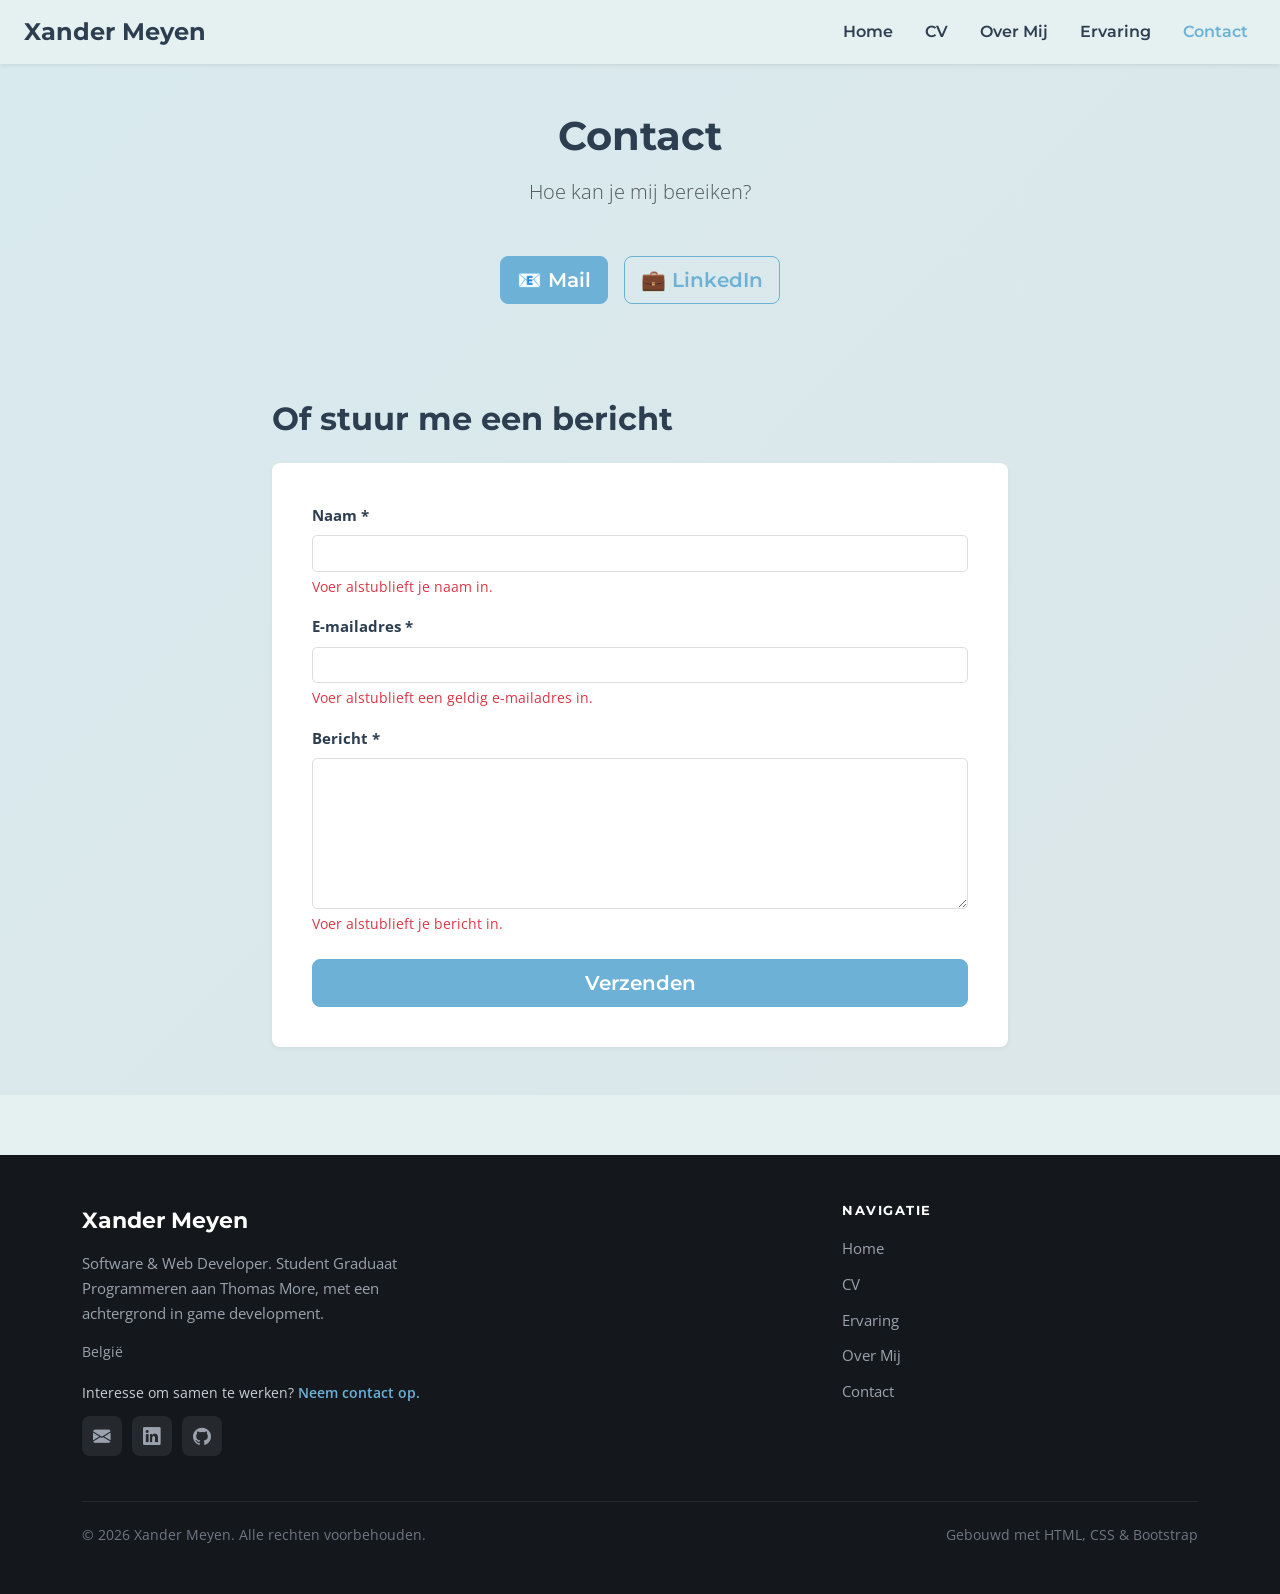
==== contact.html @ 1f1cd520 "hobby pagina hernoemd naar over-mij, footer vernieuwd en Docker toegevoegd" ====
<!DOCTYPE html>
<html lang="nl">

<head>
    <meta charset="UTF-8">
    <meta name="description" content="Neem contact op met Xander Meyen">
    <meta name="keywords" content="Contact, Xander Meyen, email, contactformulier">
    <meta name="author" content="Xander Meyen">
    <meta name="viewport" content="width=device-width, initial-scale=1.0">
    <title>Contact - Xander Meyen</title>
    
    <!-- Bootstrap CSS -->
    <link href="https://cdnjs.cloudflare.com/ajax/libs/bootstrap/5.3.0/css/bootstrap.min.css" rel="stylesheet">
    <!-- Bootstrap Icons -->
    <link rel="stylesheet" href="https://cdn.jsdelivr.net/npm/bootstrap-icons@1.11.0/font/bootstrap-icons.css">

    <link rel="stylesheet" href="css/style.css">
    <link rel="icon" type="image/x-icon" href="favicon.ico">
</head>

<body>
    <!-- NAVBAR -->
    <nav class="navbar navbar-expand-lg navbar-light bg-light shadow-sm">
        <div class="container-fluid px-4">
            <a class="navbar-brand fw-bold" href="index.html">Xander Meyen</a>
            <button class="navbar-toggler" type="button" data-bs-toggle="collapse" data-bs-target="#navbarNav">
                <span class="navbar-toggler-icon"></span>
            </button>
            <div class="collapse navbar-collapse" id="navbarNav">
                <ul class="navbar-nav ms-auto">
                    <li class="nav-item">
                        <a class="nav-link" href="index.html">Home</a>
                    </li>
                    <li class="nav-item">
                        <a class="nav-link" href="cv.html">CV</a>
                    </li>
                    <li class="nav-item">
                        <a class="nav-link" href="over-mij.html">Over Mij</a>
                    </li>
                    <li class="nav-item">
                        <a class="nav-link" href="ervaring.html">Ervaring</a>
                    </li>
                    <li class="nav-item">
                        <a class="nav-link active" href="contact.html">Contact</a>
                    </li>
                </ul>
            </div>
        </div>
    </nav>

    <!-- CONTACT SECTION -->
    <section class="contact-section py-5">
        <div class="container">
            <h1 class="text-center mb-3 fw-bold">Contact</h1>
            
            <div class="text-center mb-5">
                <p class="lead text-muted">Hoe kan je mij bereiken?</p>
            </div>

            <div class="row mb-5">
                <div class="col-md-6 mx-auto">
                    <div class="d-flex gap-3 flex-wrap justify-content-center mb-5">
                        <a href="mailto:xander.meyen@gmail.com" class="btn btn-accent btn-lg">
                            📧 Mail
                        </a>
                        <a href="https://linkedin.com/in/xander-meyen-683845220" target="_blank" class="btn btn-outline-accent btn-lg">
                            💼 LinkedIn
                        </a>
                    </div>
                </div>
            </div>

            <!-- CONTACT FORM -->
            <div class="row">
                <div class="col-lg-8 mx-auto">
                    <h2 class="mb-4 fw-bold">Of stuur me een bericht</h2>
                    
                    <form action="https://formsubmit.co/1ad8c0ec33e117722f78c0ce4fc3d09a" method="POST" class="contact-form" novalidate>
                        <!-- FormSubmit instellingen -->
                        <input type="hidden" name="_subject" value="Nieuw bericht via portfolio">
                        <input type="hidden" name="_captcha" value="false">
                        <input type="hidden" name="_template" value="table">

                        <div class="mb-3">
                            <label for="naam" class="form-label fw-bold">Naam *</label>
                            <input type="text" class="form-control" id="naam" name="naam" required>
                            <div class="invalid-feedback">
                                Voer alstublieft je naam in.
                            </div>
                        </div>

                        <div class="mb-3">
                            <label for="email" class="form-label fw-bold">E-mailadres *</label>
                            <input type="email" class="form-control" id="email" name="email" required>
                            <div class="invalid-feedback">
                                Voer alstublieft een geldig e-mailadres in.
                            </div>
                        </div>

                        <div class="mb-4">
                            <label for="bericht" class="form-label fw-bold">Bericht *</label>
                            <textarea class="form-control" id="bericht" name="bericht" rows="6" required></textarea>
                            <div class="invalid-feedback">
                                Voer alstublieft je bericht in.
                            </div>
                        </div>

                        <button type="submit" class="btn btn-accent btn-lg w-100">Verzenden</button>
                    </form>
                </div>
            </div>
        </div>
    </section>

    <!-- FOOTER -->
    <footer class="footer-section bg-dark text-light py-5">
        <div class="container">
            <div class="row gy-4">
                <div class="col-lg-7">
                    <p class="footer-name">Xander Meyen</p>
                    <p class="footer-tagline">Software &amp; Web Developer. Student Graduaat Programmeren aan Thomas More, met een achtergrond in game development.</p>
                    <p class="footer-loc">Belgi&euml;</p>
                    <p class="footer-cta">Interesse om samen te werken? <a href="contact.html">Neem contact op.</a></p>
                    <div class="footer-social">
                        <a href="mailto:xander.meyen@gmail.com" class="footer-social-link" title="E-mail"><i class="bi bi-envelope-fill"></i></a>
                        <a href="https://www.linkedin.com/in/xander-meyen-683845220/" target="_blank" class="footer-social-link" title="LinkedIn"><i class="bi bi-linkedin"></i></a>
                        <a href="https://github.com/xandermeyen" target="_blank" class="footer-social-link" title="GitHub"><i class="bi bi-github"></i></a>
                    </div>
                </div>
                <div class="col-6 col-lg-4 offset-lg-1">
                    <h3 class="footer-heading">Navigatie</h3>
                    <ul class="footer-links">
                        <li><a href="index.html">Home</a></li>
                        <li><a href="cv.html">CV</a></li>
                        <li><a href="ervaring.html">Ervaring</a></li>
                        <li><a href="over-mij.html">Over Mij</a></li>
                        <li><a href="contact.html">Contact</a></li>
                    </ul>
                </div>
            </div>
            <div class="footer-bottom">
                <p>&copy; 2026 Xander Meyen. Alle rechten voorbehouden.</p>
                <p>Gebouwd met HTML, CSS &amp; Bootstrap</p>
            </div>
        </div>
    </footer>

    <!-- Bootstrap JS -->
    <script src="https://cdnjs.cloudflare.com/ajax/libs/bootstrap/5.3.0/js/bootstrap.bundle.min.js"></script>

    <!-- Custom Scripts -->
    <script src="js/form-validation.js"></script>
</body>

</html>
---- css/style.css ----
@import url('https://fonts.googleapis.com/css2?family=Montserrat:wght@400;600;700&family=Open+Sans:wght@400;600&display=swap');

:root {
    --primary: #2C3E50;
    --accent: #6DB2D6;
    --background: #E5F0F1;
}

* {
    margin: 0;
    padding: 0;
    box-sizing: border-box;
}

body {
    font-family: 'Open Sans', sans-serif;
    background-color: var(--background);
    color: var(--primary);
    line-height: 1.6;
}

h1, h2, h3, h4, h5, h6 {
    font-family: 'Montserrat', sans-serif;
    color: var(--primary);
}

/* NAVBAR */
.navbar {
    background-color: var(--background) !important;
}

.navbar-brand {
    font-family: 'Montserrat', sans-serif;
    font-size: 24px;
    color: var(--primary) !important;
}

.navbar-brand:hover {
    color: var(--accent) !important;
}

.nav-link {
    font-family: 'Montserrat', sans-serif;
    font-weight: 600;
    color: var(--primary) !important;
    transition: color 0.3s ease;
    margin-left: 1rem;
}

.nav-link:hover,
.nav-link.active {
    color: var(--accent) !important;
}

/* BUTTONS */
.btn-accent {
    background-color: var(--accent);
    border-color: var(--accent);
    color: white;
    font-family: 'Montserrat', sans-serif;
    font-weight: 600;
    transition: background-color 0.3s ease, transform 0.2s ease;
}

.btn-accent:hover {
    background-color: #5a9fc4;
    border-color: #5a9fc4;
    color: white;
    transform: translateY(-2px);
}

.btn-outline-accent {
    color: var(--accent);
    border-color: var(--accent);
    font-family: 'Montserrat', sans-serif;
    font-weight: 600;
}

.btn-outline-accent:hover {
    background-color: var(--accent);
    border-color: var(--accent);
    color: white;
}

/* HERO SECTION */
.hero-section {
    background: linear-gradient(135deg, rgba(109, 178, 214, 0.1) 0%, rgba(45, 62, 80, 0.05) 100%);
    padding: 80px 0;
}

.hero-content h1 {
    font-size: 3.5rem;
    font-weight: 700;
    line-height: 1.3;
    margin-bottom: 30px;
}

.hero-content .text-accent {
    color: var(--accent);
}

.hero-content p {
    font-size: 1.125rem;
    color: #666;
    line-height: 1.8;
    margin-bottom: 30px;
}

.hero-image {
    position: relative;
    display: flex;
    justify-content: center;
    align-items: center;
}

.image-circle {
    position: absolute;
    width: 400px;
    height: 400px;
    background-color: #FF69B4;
    border-radius: 50%;
    z-index: 1;
}

.img-profile {
    position: relative;
    width: 400px;
    height: 400px;
    border-radius: 50%;
    object-fit: cover;
    z-index: 2;
    border: 8px solid white;
    box-shadow: 0 4px 8px rgba(0, 0, 0, 0.1);
}

@media (max-width: 992px) {
    .hero-content h1 {
        font-size: 2.5rem;
    }

    .hero-content p {
        font-size: 1rem;
    }

    .image-circle,
    .img-profile {
        width: 300px;
        height: 300px;
    }
}

/* REFERENCES / CARDS */
.references-section {
    background-color: white;
}

.reference-card {
    background-color: var(--background);
    box-shadow: 0 2px 6px rgba(0, 0, 0, 0.05);
    transition: transform 0.3s ease, box-shadow 0.3s ease;
}

.reference-card:hover {
    transform: translateY(-5px);
    box-shadow: 0 8px 16px rgba(0, 0, 0, 0.1);
    color: var(--primary);
    text-decoration: none;
}

.reference-card .card-title {
    font-family: 'Montserrat', sans-serif;
    color: var(--primary);
    font-weight: 700;
}

.reference-card .card-text {
    color: #666;
    font-size: 0.95rem;
}

/* CONTACT SECTION */
.contact-section {
    background: linear-gradient(135deg, rgba(109, 178, 214, 0.1) 0%, rgba(45, 62, 80, 0.05) 100%);
}

.contact-section h1 {
    font-size: 2.5rem;
    font-weight: 700;
}

.contact-section .lead {
    font-size: 1.25rem;
}

.contact-form {
    background-color: white;
    padding: 40px;
    border-radius: 8px;
    box-shadow: 0 2px 6px rgba(0, 0, 0, 0.05);
}

.form-label {
    color: var(--primary);
    font-size: 0.95rem;
    margin-bottom: 8px;
}

.form-control,
.form-select {
    border: 1px solid #ddd;
    border-radius: 5px;
    font-size: 0.95rem;
    transition: border-color 0.3s ease;
}

.form-control:focus,
.form-select:focus {
    border-color: var(--accent);
    box-shadow: 0 0 0 0.2rem rgba(109, 178, 214, 0.25);
}

.form-control.is-invalid,
.form-select.is-invalid {
    border-color: #dc3545;
}

.invalid-feedback {
    display: block;
    font-size: 0.875rem;
}

@media (max-width: 768px) {
    .contact-form {
        padding: 20px;
    }

    .hero-section {
        padding: 50px 0;
    }
}

/* FOOTER */
.footer-section {
    background-color: #14181d !important;
    margin-top: 60px;
}

.footer-name {
    font-family: 'Montserrat', sans-serif;
    font-weight: 700;
    color: #fff;
    font-size: 1.4rem;
    margin-bottom: 12px;
}

.footer-tagline {
    color: #9aa3ad;
    font-size: 0.92rem;
    line-height: 1.7;
    max-width: 340px;
    margin-bottom: 14px;
}

.footer-loc {
    color: #9aa3ad;
    font-size: 0.9rem;
    margin: 0;
}

.footer-heading {
    font-family: 'Montserrat', sans-serif;
    font-weight: 700;
    color: #fff;
    font-size: 0.8rem;
    text-transform: uppercase;
    letter-spacing: 1.5px;
    margin-bottom: 18px;
}

.footer-links {
    list-style: none;
    padding: 0;
    margin: 0;
}

.footer-links li {
    margin-bottom: 10px;
}

.footer-links a {
    color: #9aa3ad;
    text-decoration: none;
    transition: color 0.25s ease, padding-left 0.25s ease;
    font-size: 0.95rem;
}

.footer-links a:hover {
    color: var(--accent);
    padding-left: 4px;
}

.footer-bottom {
    border-top: 1px solid rgba(255, 255, 255, 0.08);
    margin-top: 45px;
    padding-top: 22px;
    display: flex;
    justify-content: space-between;
    align-items: center;
    flex-wrap: wrap;
    gap: 10px;
}

.footer-bottom p {
    color: #6f7782;
    font-size: 0.85rem;
    margin: 0;
}

.footer-cta {
    font-size: 0.9rem;
    color: #c8cfd6;
    margin-top: 18px;
    margin-bottom: 4px;
}

.footer-cta a {
    color: var(--accent);
    text-decoration: none;
    font-weight: 600;
    transition: color 0.25s ease;
}

.footer-cta a:hover {
    color: #5a9fc4;
}

.footer-social {
    display: flex;
    gap: 10px;
    margin-top: 12px;
}

.footer-social-link {
    display: flex;
    align-items: center;
    justify-content: center;
    width: 40px;
    height: 40px;
    border-radius: 8px;
    background: rgba(255, 255, 255, 0.07);
    color: #9aa3ad;
    font-size: 1.1rem;
    text-decoration: none;
    transition: background 0.25s ease, color 0.25s ease, transform 0.2s ease;
}

.footer-social-link:hover {
    background: var(--accent);
    color: white;
    transform: translateY(-2px);
}

/* CV PAGE */
.cv-section {
    background-color: white;
}

.cv-image {
    max-width: 100%;
    height: auto;
    margin: 40px 0;
    box-shadow: 0 4px 6px rgba(0, 0, 0, 0.1);
    border-radius: 8px;
}

.cv-fact {
    background-color: var(--background);
    padding: 24px;
    border-radius: 10px;
    box-shadow: 0 2px 8px rgba(0, 0, 0, 0.05);
    height: 100%;
    text-align: center;
}

.cv-fact-title {
    font-family: 'Montserrat', sans-serif;
    font-size: 0.8rem;
    text-transform: uppercase;
    letter-spacing: 1px;
    color: var(--accent);
    margin-bottom: 10px;
}

.cv-fact p {
    color: #555;
    font-size: 0.95rem;
    margin: 0;
    line-height: 1.6;
}

/* SKILLS CAROUSEL */
.swiper-container {
    max-width: 100%;
    margin: 0 auto;
}

.skillsSwiper {
    padding: 30px 0;
}

.skill-card {
    display: flex;
    flex-direction: column;
    align-items: center;
    justify-content: center;
    background: white;
    padding: 30px;
    border-radius: 12px;
    border: 2px solid var(--accent);
    box-shadow: 0 2px 8px rgba(109, 178, 214, 0.1);
    transition: all 0.3s ease;
    height: 250px;
    text-align: center;
}

.skill-card:hover {
    border-color: #5a9fc4;
    box-shadow: 0 8px 20px rgba(109, 178, 214, 0.3);
    transform: translateY(-5px);
    background: linear-gradient(135deg, rgba(109, 178, 214, 0.05) 0%, rgba(45, 62, 80, 0.02) 100%);
}

.skill-img {
    max-width: 100px;
    max-height: 100px;
    width: auto;
    height: auto;
    margin-bottom: 15px;
    object-fit: contain;
    background-color: #f5f5f5;
    padding: 10px;
    border-radius: 8px;
}

.skill-title {
    font-family: 'Montserrat', sans-serif;
    font-weight: 600;
    color: var(--primary);
    font-size: 1rem;
    margin: 0;
}

/* Swiper Navigation */
.swiper-button-next,
.swiper-button-prev {
    background-color: var(--accent);
    color: white;
    width: 45px;
    height: 45px;
    border-radius: 50%;
    display: flex;
    align-items: center;
    justify-content: center;
    transition: background-color 0.3s ease;
    top: 50%;
    transform: translateY(-50%);
}

.swiper-button-next:hover,
.swiper-button-prev:hover {
    background-color: #5a9fc4;
}

.swiper-button-next::after,
.swiper-button-prev::after {
    font-size: 20px;
    color: white;
}

.swiper-pagination-bullet {
    background-color: var(--accent);
    opacity: 0.5;
}

.swiper-pagination-bullet-active {
    background-color: var(--accent);
    opacity: 1;
}

@media (max-width: 768px) {
    .skill-card {
        height: 220px;
        padding: 20px;
    }

    .skill-img {
        max-width: 100px;
        max-height: 100px;
    }

    .swiper-button-next,
    .swiper-button-prev {
        width: 40px;
        height: 40px;
    }
}

/* OVER MIJ / ABOUT PAGE */
.about-hero {
    background: linear-gradient(135deg, rgba(109, 178, 214, 0.12) 0%, rgba(45, 62, 80, 0.06) 100%);
    border-bottom: 1px solid rgba(109, 178, 214, 0.2);
}

.about-profile-img {
    width: 100%;
    height: auto;
    border-radius: 10px;
    box-shadow: 0 4px 16px rgba(0, 0, 0, 0.1);
    display: block;
}

.about-hero-text {
    font-size: 1rem;
    color: #555;
    line-height: 1.8;
}

.about-hobby-img {
    width: 100%;
    height: auto;
    border-radius: 8px;
}

.about-hobby-card {
    background: white;
    padding: 36px;
    border-radius: 12px;
    box-shadow: 0 2px 10px rgba(0, 0, 0, 0.06);
}

.about-hobby-card h2 {
    font-size: 1.6rem;
}

.about-hobby-card p {
    font-size: 0.97rem;
    color: #555;
    line-height: 1.8;
}

.about-hobby-tag {
    display: inline-block;
    background: rgba(109, 178, 214, 0.15);
    color: var(--accent);
    font-family: 'Montserrat', sans-serif;
    font-size: 0.72rem;
    font-weight: 700;
    letter-spacing: 1px;
    text-transform: uppercase;
    padding: 4px 12px;
    border-radius: 20px;
}

.about-traits-section {
    background-color: white;
}

.about-trait-card {
    background-color: var(--background);
    padding: 30px 24px;
    border-radius: 8px;
    box-shadow: 0 2px 8px rgba(0, 0, 0, 0.05);
    height: 100%;
}

.about-trait-card h5 {
    font-family: 'Montserrat', sans-serif;
    font-weight: 700;
    font-size: 1rem;
    margin-bottom: 10px;
}

.about-trait-card p {
    font-size: 0.9rem;
    color: #666;
    line-height: 1.7;
    margin: 0;
}

@media (max-width: 768px) {
    .about-profile-img {
        width: 150px;
        height: 150px;
    }

    .about-hobby-card {
        padding: 24px;
    }
}

/* HOBBY PAGE */
.hobby-intro {
    text-align: center;
    margin-bottom: 60px;
    font-size: 1.125rem;
    color: #666;
    max-width: 800px;
    margin-left: auto;
    margin-right: auto;
}

.hobby-category {
    background-color: rgba(109, 178, 214, 0.05);
    padding: 40px;
    border-radius: 8px;
    margin-bottom: 60px;
}

.hobby-category h2 {
    font-size: 1.75rem;
    margin-bottom: 20px;
}

.hobby-category p {
    font-size: 1rem;
    line-height: 1.8;
    color: var(--primary);
}

.hobby-image {
    text-align: center;
}

.hobby-image img {
    max-width: 100%;
    height: auto;
    border-radius: 8px;
    box-shadow: 0 4px 8px rgba(0, 0, 0, 0.1);
}

.fields-table {
    width: 100%;
    margin-top: 20px;
    border-collapse: collapse;
    border-radius: 8px;
    overflow: hidden;
    box-shadow: 0 2px 6px rgba(0, 0, 0, 0.05);
}

.fields-table thead {
    background-color: var(--accent);
    color: white;
}

.fields-table th,
.fields-table td {
    padding: 12px 20px;
    text-align: left;
    border-bottom: 1px solid #e0e0e0;
}

.fields-table tbody tr:hover {
    background-color: rgba(109, 178, 214, 0.1);
}

.interests-grid {
    display: grid;
    grid-template-columns: repeat(auto-fit, minmax(250px, 1fr));
    gap: 30px;
    margin-top: 30px;
}

.interest-item {
    background-color: white;
    padding: 25px;
    border-radius: 8px;
    box-shadow: 0 2px 6px rgba(0, 0, 0, 0.05);
}

.interest-item h3 {
    font-size: 1.125rem;
    margin-bottom: 10px;
}

.interest-item p {
    font-size: 0.9rem;
    color: #666;
}

/* CAROUSEL / SLIDER STYLES */
.carousel-inner {
    max-height: 700px;
    border-radius: 12px;
    overflow: hidden;
}

.carousel-inner img {
    object-fit: cover;
    height: 700px;
    filter: brightness(0.85);
    transition: filter 0.3s ease;
}

.carousel-item:hover img {
    filter: brightness(0.95);
}

.carousel-caption {
    bottom: 30px;
    left: 30px;
    right: 30px;
    background: linear-gradient(180deg, transparent 0%, rgba(0, 0, 0, 0.8) 60%, rgba(0, 0, 0, 0.9) 100%);
    border-radius: 8px;
    padding: 30px !important;
}

.carousel-caption h5 {
    font-family: 'Montserrat', sans-serif;
    font-weight: 700;
    color: white;
    font-size: 1.5rem;
    margin-bottom: 8px;
    text-shadow: 2px 2px 4px rgba(0, 0, 0, 0.5);
}

.carousel-caption p {
    font-family: 'Open Sans', sans-serif;
    color: #e0e0e0;
    font-size: 1rem;
    text-shadow: 1px 1px 3px rgba(0, 0, 0, 0.5);
}

.carousel-control-prev-icon,
.carousel-control-next-icon {
    filter: brightness(1.2);
}

.carousel-indicators [data-bs-target] {
    background-color: rgba(109, 178, 214, 0.6);
    border-radius: 50%;
    transition: all 0.3s ease;
}

.carousel-indicators .active {
    background-color: var(--accent);
}

/* ERVARING PAGE */
.ervaring-intro {
    text-align: center;
    margin-bottom: 60px;
    font-size: 1rem;
    color: #666;
    max-width: 800px;
    margin-left: auto;
    margin-right: auto;
    line-height: 1.8;
}

.project-card {
    background-color: white;
    box-shadow: 0 2px 10px rgba(0, 0, 0, 0.06);
    margin-bottom: 40px;
    border-radius: 10px;
    overflow: hidden;
    padding: 0;
}

.project-image {
    border-radius: 8px;
    overflow: hidden;
}

.project-image img {
    width: 100%;
    height: auto;
    box-shadow: 0 4px 8px rgba(0, 0, 0, 0.1);
}

.project-info h3 {
    font-size: 1.5rem;
}

.project-type {
    color: var(--accent);
    font-weight: 600;
    font-size: 0.875rem;
}

/* Uniform project cover (image or placeholder) */
.project-cover {
    height: 100%;
    min-height: 240px;
    background-size: cover;
    background-position: center;
    background-color: var(--primary);
}

.project-cover.placeholder {
    display: flex;
    align-items: center;
    justify-content: center;
    background: linear-gradient(135deg, var(--accent) 0%, var(--primary) 100%);
    color: #fff;
    font-size: 4rem;
}

.project-body {
    padding: 30px;
}

.tech-tags {
    display: flex;
    flex-wrap: wrap;
    gap: 8px;
    margin: 14px 0 18px;
}

.tech-tag {
    background: rgba(109, 178, 214, 0.15);
    color: var(--primary);
    font-family: 'Montserrat', sans-serif;
    font-size: 0.72rem;
    font-weight: 600;
    padding: 5px 12px;
    border-radius: 20px;
}

@media (max-width: 767px) {
    .project-cover {
        min-height: 200px;
    }
}

/* FEATURED PROJECTS (home) */
.featured-section {
    background-color: var(--background);
}

.featured-card {
    background: #fff;
    border-radius: 10px;
    overflow: hidden;
    height: 100%;
    box-shadow: 0 2px 8px rgba(0, 0, 0, 0.06);
    transition: transform 0.3s ease, box-shadow 0.3s ease;
    display: flex;
    flex-direction: column;
    text-decoration: none;
}

.featured-card:hover {
    transform: translateY(-6px);
    box-shadow: 0 12px 24px rgba(0, 0, 0, 0.12);
}

.featured-thumb {
    height: 190px;
    background-size: cover;
    background-position: center;
    background: linear-gradient(135deg, var(--accent), var(--primary));
    display: flex;
    align-items: center;
    justify-content: center;
    font-size: 3.5rem;
    color: #fff;
}

.featured-body {
    padding: 30px;
    display: flex;
    flex-direction: column;
    flex-grow: 1;
    min-height: 230px;
}

.featured-body h3 {
    font-size: 1.2rem;
    margin-bottom: 8px;
}

.featured-body p {
    color: #666;
    font-size: 0.92rem;
    flex-grow: 1;
}

.featured-body .project-type {
    margin-bottom: 10px;
}

.project-link {
    color: var(--accent);
    text-decoration: none;
    font-weight: 600;
    transition: color 0.3s ease;
}

.project-link:hover {
    color: #5a9fc4;
}

/* SKILLS SECTION */
.skills-grid {
    display: grid;
    grid-template-columns: repeat(auto-fit, minmax(250px, 1fr));
    gap: 30px;
}

.skill-category {
    background-color: white;
    padding: 25px;
    border-radius: 8px;
    box-shadow: 0 2px 6px rgba(0, 0, 0, 0.05);
}

.skill-category h3 {
    font-size: 1.125rem;
    margin-bottom: 20px;
}

.skill-category ul {
    list-style-position: inside;
}

.skill-category li {
    font-size: 0.9rem;
    color: #666;
    line-height: 1.8;
}

/* TIMELINE */
.timeline {
    position: relative;
    padding: 20px 0;
}

.timeline::before {
    content: '';
    position: absolute;
    left: 30px;
    top: 0;
    bottom: 0;
    width: 2px;
    background-color: var(--accent);
}

.timeline-item {
    position: relative;
    padding-left: 100px;
    margin-bottom: 40px;
}

.timeline-marker {
    position: absolute;
    left: 0;
    top: 5px;
    width: 60px;
    height: 60px;
    background-color: var(--accent);
    border-radius: 50%;
    box-shadow: 0 2px 6px rgba(0, 0, 0, 0.1);
}

.timeline-content {
    background-color: white;
    padding: 25px;
    border-radius: 8px;
    box-shadow: 0 2px 6px rgba(0, 0, 0, 0.05);
}

.timeline-content h3 {
    font-size: 1.25rem;
    margin-bottom: 8px;
}

.timeline-date {
    color: var(--accent);
    font-weight: 600;
    font-size: 0.875rem;
}

.timeline-content p {
    font-size: 0.9rem;
    color: #666;
    margin-bottom: 8px;
}

/* RESPONSIVE CAROUSEL */
@media (max-width: 992px) {
    .carousel-inner {
        max-height: 550px;
    }

    .carousel-inner img {
        height: 550px;
    }

    .carousel-caption {
        bottom: 20px;
        left: 20px;
        right: 20px;
        padding: 20px !important;
    }

    .carousel-caption h5 {
        font-size: 1.25rem;
    }

    .carousel-caption p {
        font-size: 0.9rem;
    }
}

@media (max-width: 768px) {
    .carousel-inner {
        max-height: 420px;
    }

    .carousel-inner img {
        height: 420px;
    }

    .carousel-caption {
        bottom: 15px;
        left: 15px;
        right: 15px;
        padding: 15px !important;
    }

    .carousel-caption h5 {
        font-size: 1.05rem;
        margin-bottom: 5px;
    }

    .carousel-caption p {
        font-size: 0.8rem;
    }

    .hobby-category {
        padding: 20px;
    }

    .interest-item,
    .skill-category,
    .project-card {
        padding: 20px;
    }
}

@media (max-width: 576px) {
    .carousel-inner {
        max-height: 300px;
    }

    .carousel-inner img {
        height: 300px;
    }

    .carousel-caption {
        bottom: 10px;
        left: 10px;
        right: 10px;
        padding: 12px !important;
    }

    .carousel-caption h5 {
        font-size: 0.9rem;
        margin-bottom: 3px;
    }

    .carousel-caption p {
        font-size: 0.7rem;
    }
}
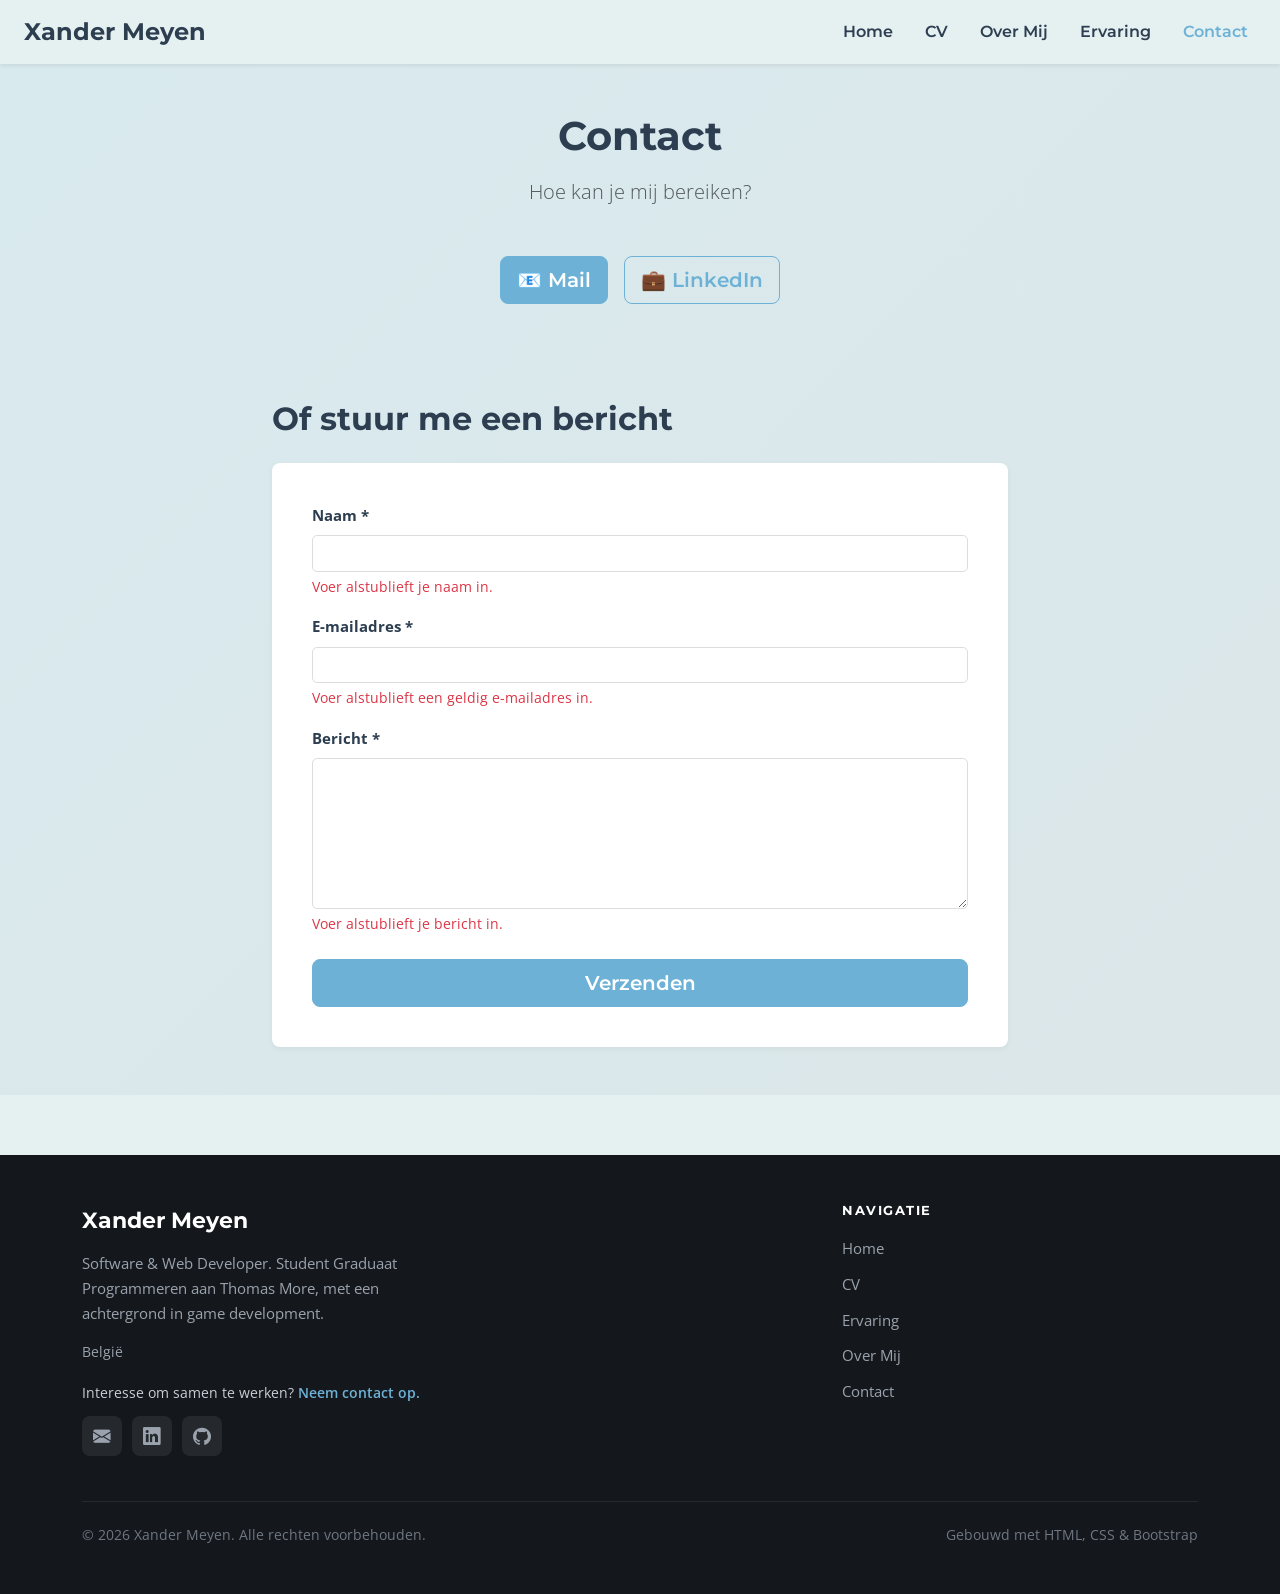
==== commit aa0e8503: "Effecten toegevoegd" ====
--- a/contact.html
+++ b/contact.html
@@ -145,11 +145,17 @@
         </div>
     </footer>
 
+    <button id="backToTop" class="back-to-top" aria-label="Terug naar boven">
+        <i class="bi bi-arrow-up"></i>
+    </button>
+
     <!-- Bootstrap JS -->
     <script src="https://cdnjs.cloudflare.com/ajax/libs/bootstrap/5.3.0/js/bootstrap.bundle.min.js"></script>
 
     <!-- Custom Scripts -->
     <script src="js/form-validation.js"></script>
+    <script src="js/back-to-top.js"></script>
+    <script src="js/effects.js"></script>
 </body>
 
 </html>
--- a/css/style.css
+++ b/css/style.css
@@ -4,6 +4,29 @@
     --primary: #2C3E50;
     --accent: #6DB2D6;
     --background: #E5F0F1;
+}
+
+/* CUSTOM SCROLLBAR */
+::-webkit-scrollbar {
+    width: 8px;
+}
+
+::-webkit-scrollbar-track {
+    background: var(--background);
+}
+
+::-webkit-scrollbar-thumb {
+    background: var(--accent);
+    border-radius: 4px;
+}
+
+::-webkit-scrollbar-thumb:hover {
+    background: #5a9fc4;
+}
+
+html {
+    scrollbar-width: thin;
+    scrollbar-color: var(--accent) var(--background);
 }
 
 * {
@@ -27,12 +50,42 @@
 /* NAVBAR */
 .navbar {
     background-color: var(--background) !important;
+    transition: padding 0.3s ease, box-shadow 0.3s ease, background-color 0.3s ease;
+    position: sticky;
+    top: 0;
+    z-index: 100;
+}
+
+.navbar-scrolled {
+    background-color: rgba(229, 240, 241, 0.92) !important;
+    backdrop-filter: blur(10px);
+    -webkit-backdrop-filter: blur(10px);
+    box-shadow: 0 2px 16px rgba(44, 62, 80, 0.12) !important;
+    padding-top: 4px !important;
+    padding-bottom: 4px !important;
+}
+
+.navbar-scrolled .navbar-brand {
+    font-size: 19px;
+}
+
+/* SCROLL REVEAL */
+.reveal {
+    opacity: 0;
+    transform: translateY(22px);
+    transition: opacity 0.55s ease, transform 0.55s ease;
+}
+
+.reveal.visible {
+    opacity: 1;
+    transform: translateY(0);
 }
 
 .navbar-brand {
     font-family: 'Montserrat', sans-serif;
     font-size: 24px;
     color: var(--primary) !important;
+    transition: font-size 0.3s ease;
 }
 
 .navbar-brand:hover {
@@ -358,6 +411,39 @@
     background: var(--accent);
     color: white;
     transform: translateY(-2px);
+}
+
+/* BACK TO TOP BUTTON */
+.back-to-top {
+    position: fixed;
+    bottom: 30px;
+    right: 30px;
+    width: 44px;
+    height: 44px;
+    border-radius: 8px;
+    background: var(--accent);
+    color: white;
+    border: none;
+    cursor: pointer;
+    font-size: 1.1rem;
+    display: flex;
+    align-items: center;
+    justify-content: center;
+    box-shadow: 0 4px 12px rgba(109, 178, 214, 0.4);
+    opacity: 0;
+    visibility: hidden;
+    transition: opacity 0.3s ease, visibility 0.3s ease, transform 0.25s ease, background 0.25s ease;
+    z-index: 999;
+}
+
+.back-to-top.visible {
+    opacity: 1;
+    visibility: visible;
+}
+
+.back-to-top:hover {
+    background: #5a9fc4;
+    transform: translateY(-3px);
 }
 
 /* CV PAGE */
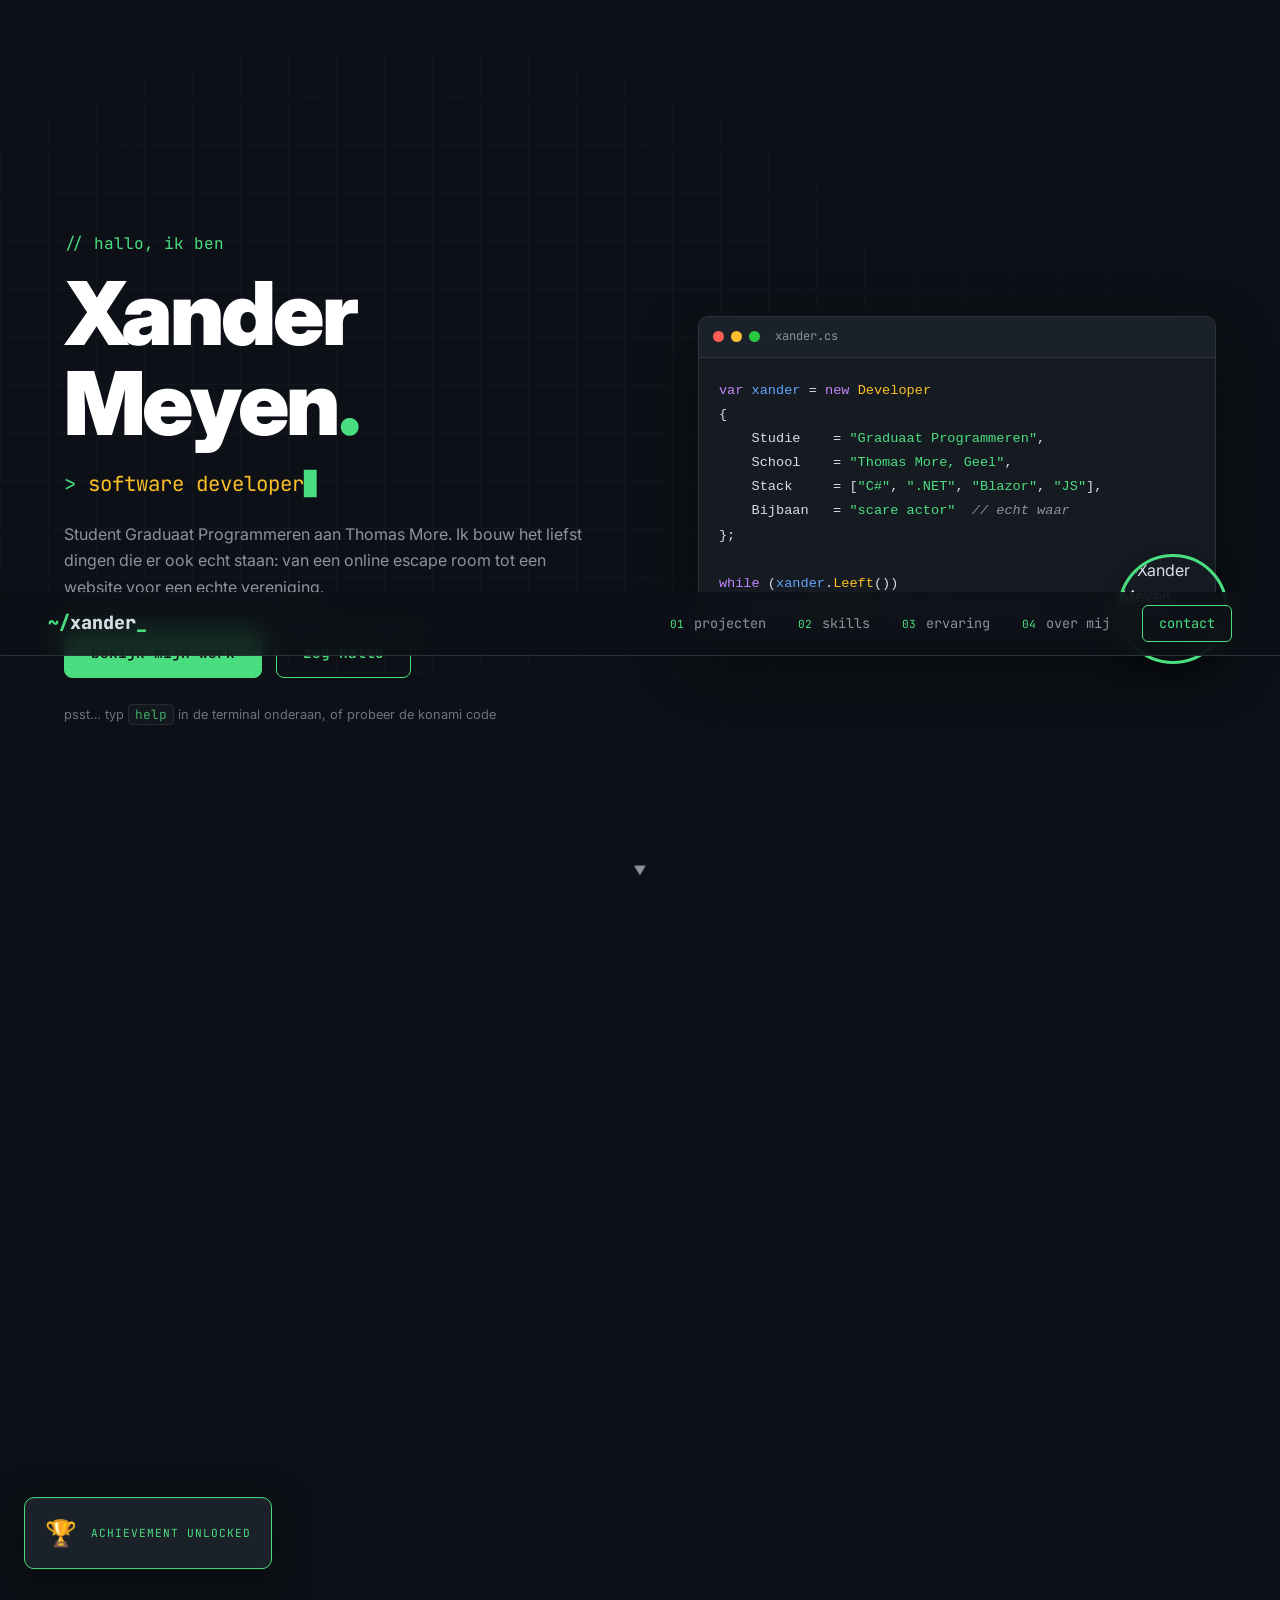
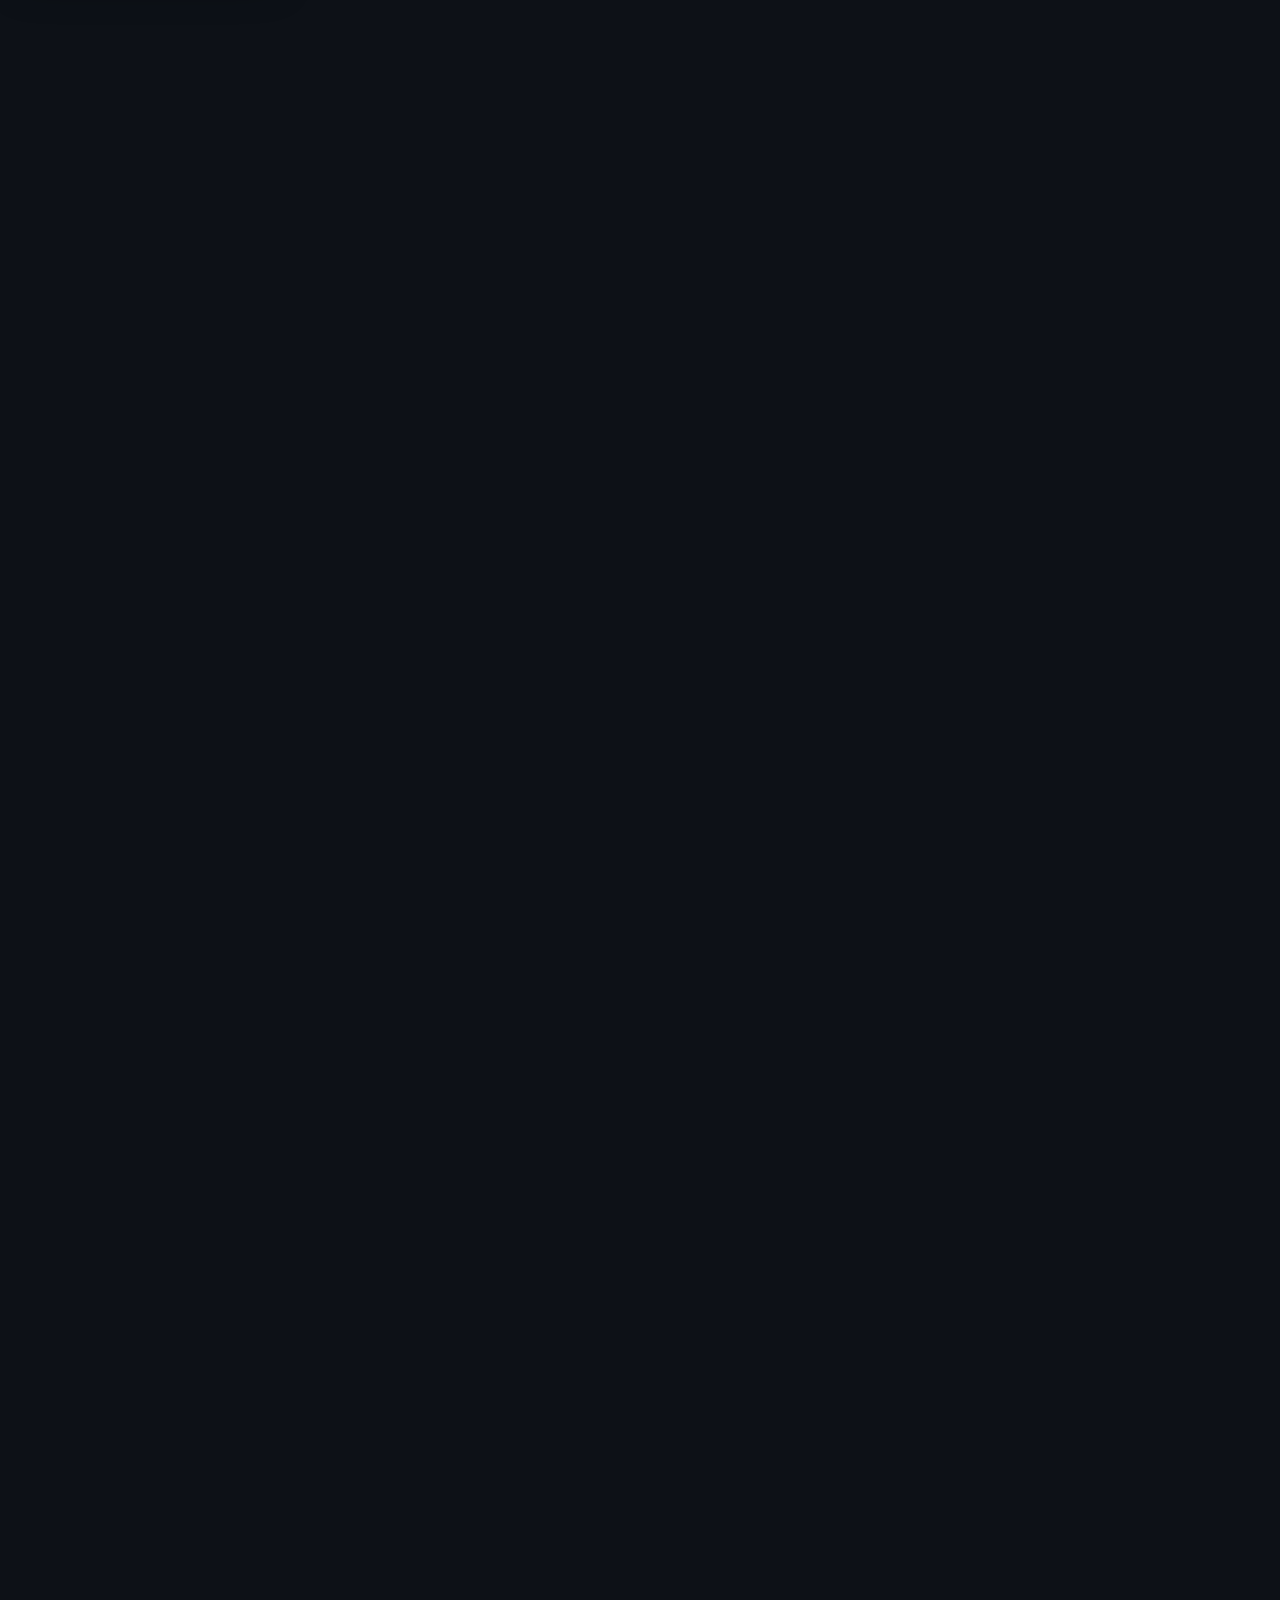
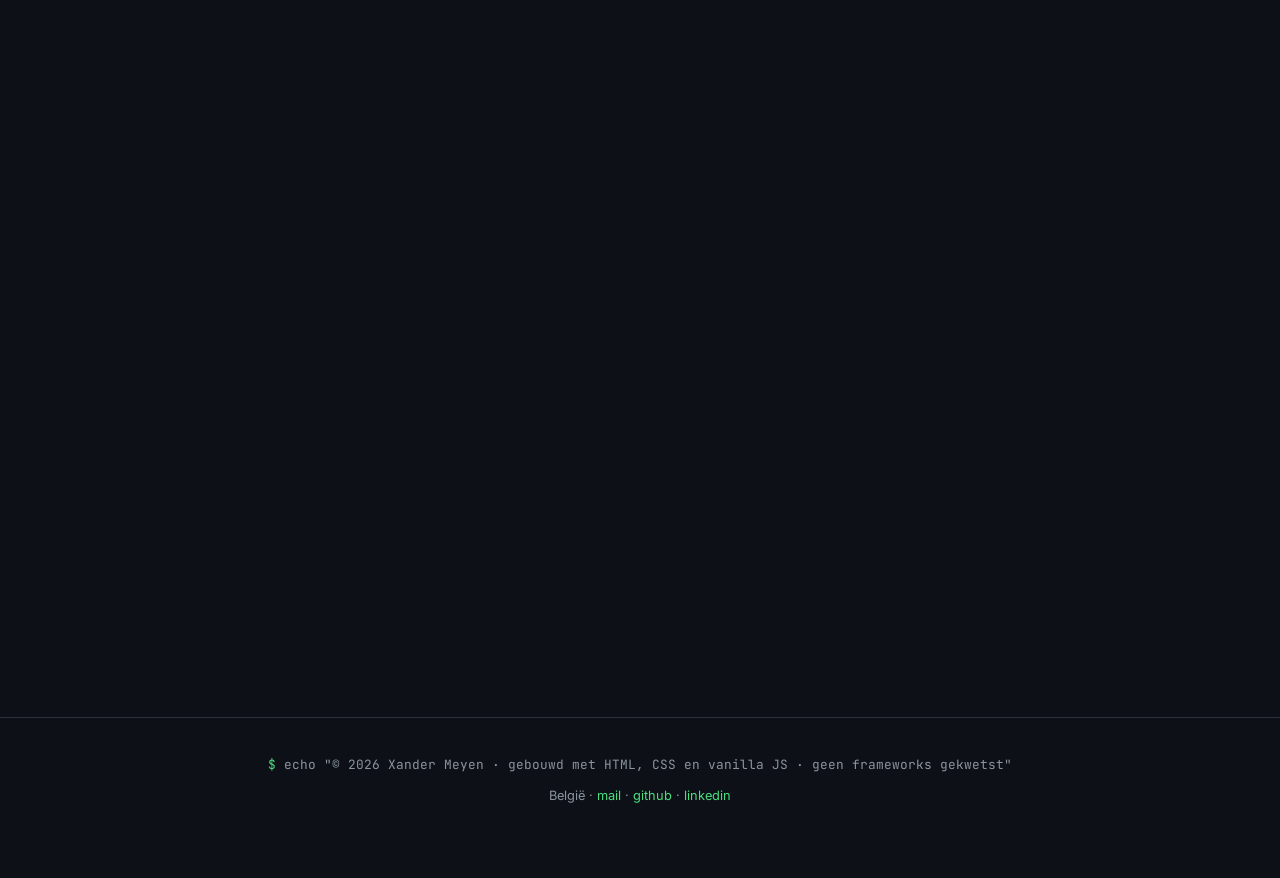
==== commit 02fc5ff3: "Volledig nieuw design: single page met terminal thema - Bootstrap vervangen door custom CSS (donker " ====
--- a/contact.html
+++ b/contact.html
@@ -1,161 +1,12 @@
 <!DOCTYPE html>
 <html lang="nl">
-
 <head>
     <meta charset="UTF-8">
-    <meta name="description" content="Neem contact op met Xander Meyen">
-    <meta name="keywords" content="Contact, Xander Meyen, email, contactformulier">
-    <meta name="author" content="Xander Meyen">
-    <meta name="viewport" content="width=device-width, initial-scale=1.0">
+    <meta http-equiv="refresh" content="0; url=index.html#contact">
+    <link rel="canonical" href="index.html#contact">
     <title>Contact - Xander Meyen</title>
-    
-    <!-- Bootstrap CSS -->
-    <link href="https://cdnjs.cloudflare.com/ajax/libs/bootstrap/5.3.0/css/bootstrap.min.css" rel="stylesheet">
-    <!-- Bootstrap Icons -->
-    <link rel="stylesheet" href="https://cdn.jsdelivr.net/npm/bootstrap-icons@1.11.0/font/bootstrap-icons.css">
-
-    <link rel="stylesheet" href="css/style.css">
-    <link rel="icon" type="image/x-icon" href="favicon.ico">
 </head>
-
 <body>
-    <!-- NAVBAR -->
-    <nav class="navbar navbar-expand-lg navbar-light bg-light shadow-sm">
-        <div class="container-fluid px-4">
-            <a class="navbar-brand fw-bold" href="index.html">Xander Meyen</a>
-            <button class="navbar-toggler" type="button" data-bs-toggle="collapse" data-bs-target="#navbarNav">
-                <span class="navbar-toggler-icon"></span>
-            </button>
-            <div class="collapse navbar-collapse" id="navbarNav">
-                <ul class="navbar-nav ms-auto">
-                    <li class="nav-item">
-                        <a class="nav-link" href="index.html">Home</a>
-                    </li>
-                    <li class="nav-item">
-                        <a class="nav-link" href="cv.html">CV</a>
-                    </li>
-                    <li class="nav-item">
-                        <a class="nav-link" href="over-mij.html">Over Mij</a>
-                    </li>
-                    <li class="nav-item">
-                        <a class="nav-link" href="ervaring.html">Ervaring</a>
-                    </li>
-                    <li class="nav-item">
-                        <a class="nav-link active" href="contact.html">Contact</a>
-                    </li>
-                </ul>
-            </div>
-        </div>
-    </nav>
-
-    <!-- CONTACT SECTION -->
-    <section class="contact-section py-5">
-        <div class="container">
-            <h1 class="text-center mb-3 fw-bold">Contact</h1>
-            
-            <div class="text-center mb-5">
-                <p class="lead text-muted">Hoe kan je mij bereiken?</p>
-            </div>
-
-            <div class="row mb-5">
-                <div class="col-md-6 mx-auto">
-                    <div class="d-flex gap-3 flex-wrap justify-content-center mb-5">
-                        <a href="mailto:xander.meyen@gmail.com" class="btn btn-accent btn-lg">
-                            📧 Mail
-                        </a>
-                        <a href="https://linkedin.com/in/xander-meyen-683845220" target="_blank" class="btn btn-outline-accent btn-lg">
-                            💼 LinkedIn
-                        </a>
-                    </div>
-                </div>
-            </div>
-
-            <!-- CONTACT FORM -->
-            <div class="row">
-                <div class="col-lg-8 mx-auto">
-                    <h2 class="mb-4 fw-bold">Of stuur me een bericht</h2>
-                    
-                    <form action="https://formsubmit.co/1ad8c0ec33e117722f78c0ce4fc3d09a" method="POST" class="contact-form" novalidate>
-                        <!-- FormSubmit instellingen -->
-                        <input type="hidden" name="_subject" value="Nieuw bericht via portfolio">
-                        <input type="hidden" name="_captcha" value="false">
-                        <input type="hidden" name="_template" value="table">
-
-                        <div class="mb-3">
-                            <label for="naam" class="form-label fw-bold">Naam *</label>
-                            <input type="text" class="form-control" id="naam" name="naam" required>
-                            <div class="invalid-feedback">
-                                Voer alstublieft je naam in.
-                            </div>
-                        </div>
-
-                        <div class="mb-3">
-                            <label for="email" class="form-label fw-bold">E-mailadres *</label>
-                            <input type="email" class="form-control" id="email" name="email" required>
-                            <div class="invalid-feedback">
-                                Voer alstublieft een geldig e-mailadres in.
-                            </div>
-                        </div>
-
-                        <div class="mb-4">
-                            <label for="bericht" class="form-label fw-bold">Bericht *</label>
-                            <textarea class="form-control" id="bericht" name="bericht" rows="6" required></textarea>
-                            <div class="invalid-feedback">
-                                Voer alstublieft je bericht in.
-                            </div>
-                        </div>
-
-                        <button type="submit" class="btn btn-accent btn-lg w-100">Verzenden</button>
-                    </form>
-                </div>
-            </div>
-        </div>
-    </section>
-
-    <!-- FOOTER -->
-    <footer class="footer-section bg-dark text-light py-5">
-        <div class="container">
-            <div class="row gy-4">
-                <div class="col-lg-7">
-                    <p class="footer-name">Xander Meyen</p>
-                    <p class="footer-tagline">Software &amp; Web Developer. Student Graduaat Programmeren aan Thomas More, met een achtergrond in game development.</p>
-                    <p class="footer-loc">Belgi&euml;</p>
-                    <p class="footer-cta">Interesse om samen te werken? <a href="contact.html">Neem contact op.</a></p>
-                    <div class="footer-social">
-                        <a href="mailto:xander.meyen@gmail.com" class="footer-social-link" title="E-mail"><i class="bi bi-envelope-fill"></i></a>
-                        <a href="https://www.linkedin.com/in/xander-meyen-683845220/" target="_blank" class="footer-social-link" title="LinkedIn"><i class="bi bi-linkedin"></i></a>
-                        <a href="https://github.com/xandermeyen" target="_blank" class="footer-social-link" title="GitHub"><i class="bi bi-github"></i></a>
-                    </div>
-                </div>
-                <div class="col-6 col-lg-4 offset-lg-1">
-                    <h3 class="footer-heading">Navigatie</h3>
-                    <ul class="footer-links">
-                        <li><a href="index.html">Home</a></li>
-                        <li><a href="cv.html">CV</a></li>
-                        <li><a href="ervaring.html">Ervaring</a></li>
-                        <li><a href="over-mij.html">Over Mij</a></li>
-                        <li><a href="contact.html">Contact</a></li>
-                    </ul>
-                </div>
-            </div>
-            <div class="footer-bottom">
-                <p>&copy; 2026 Xander Meyen. Alle rechten voorbehouden.</p>
-                <p>Gebouwd met HTML, CSS &amp; Bootstrap</p>
-            </div>
-        </div>
-    </footer>
-
-    <button id="backToTop" class="back-to-top" aria-label="Terug naar boven">
-        <i class="bi bi-arrow-up"></i>
-    </button>
-
-    <!-- Bootstrap JS -->
-    <script src="https://cdnjs.cloudflare.com/ajax/libs/bootstrap/5.3.0/js/bootstrap.bundle.min.js"></script>
-
-    <!-- Custom Scripts -->
-    <script src="js/form-validation.js"></script>
-    <script src="js/back-to-top.js"></script>
-    <script src="js/effects.js"></script>
+    <p>Deze pagina is verhuisd. <a href="index.html#contact">Klik hier als je niet automatisch wordt doorgestuurd.</a></p>
 </body>
-
-</html>+</html>
